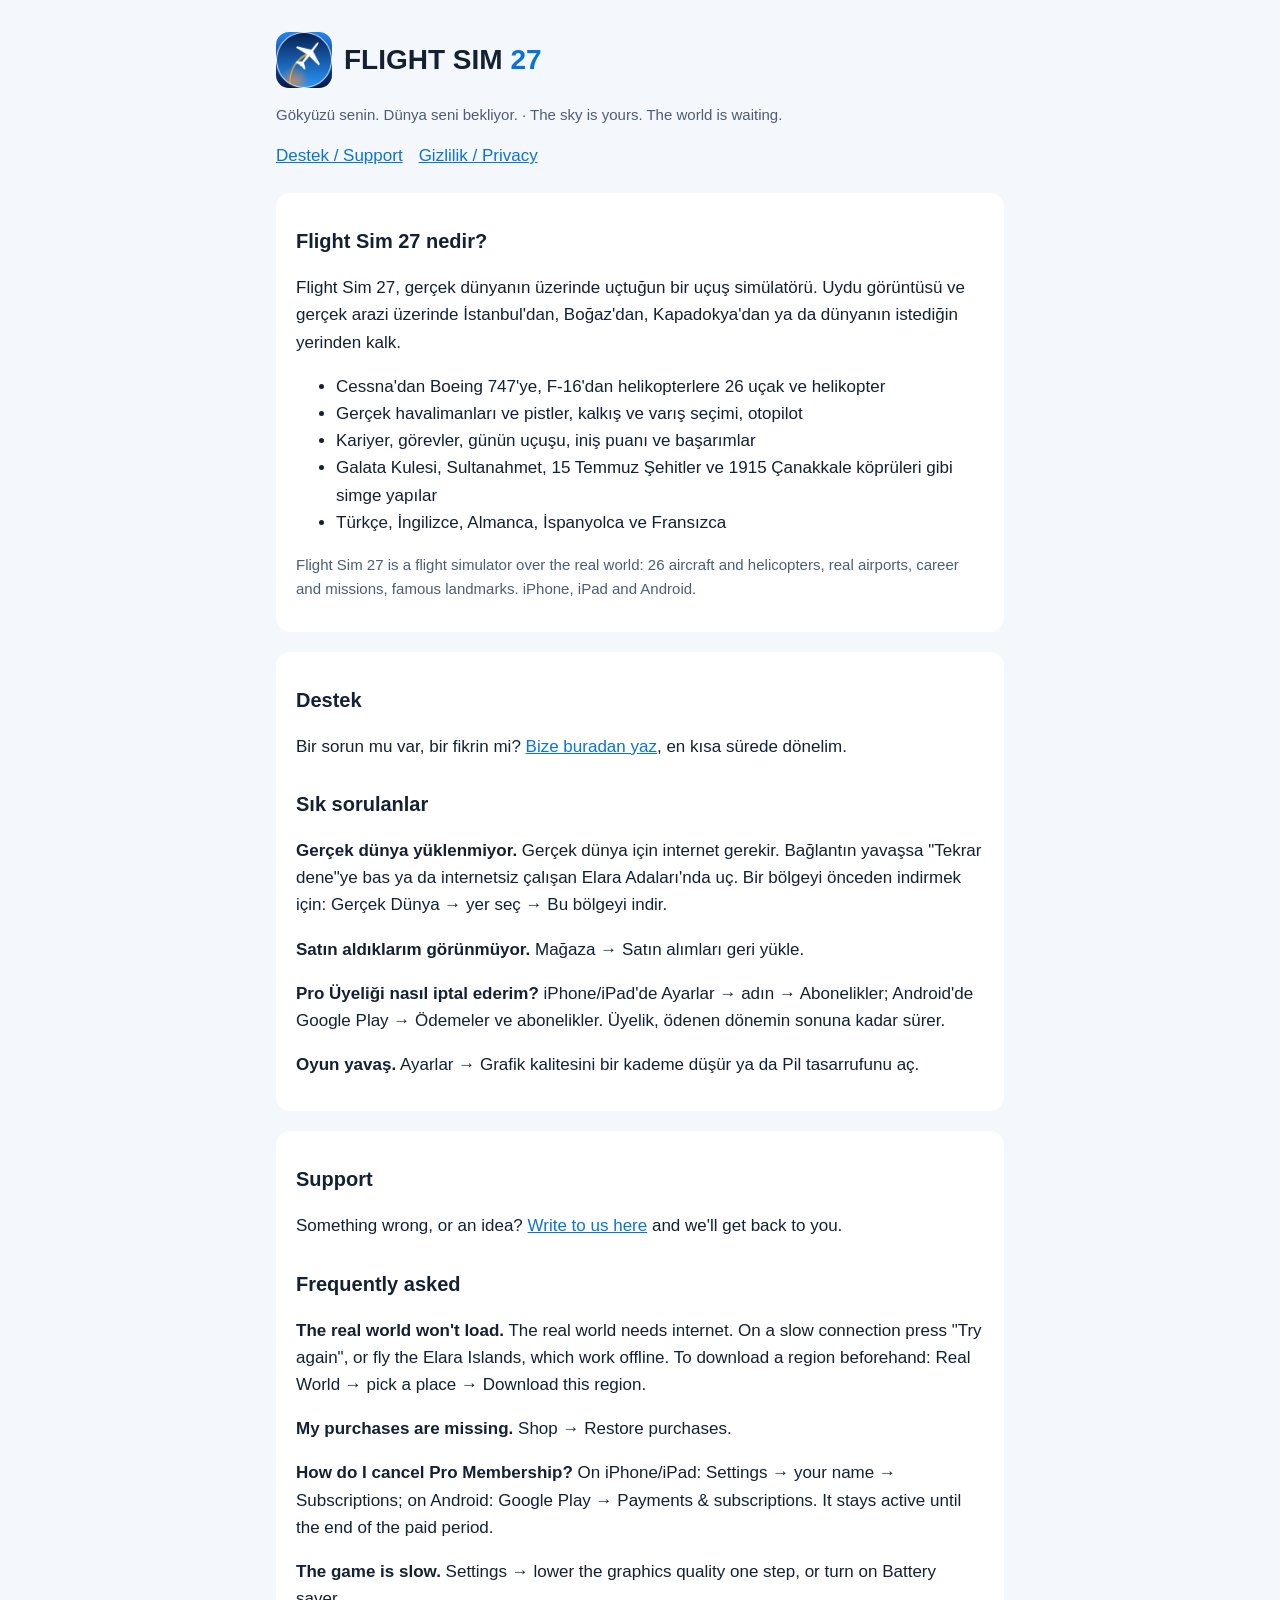
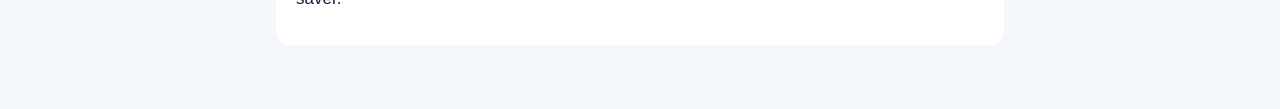
==== index.html @ ee55c886 "Flight Sim 27: support and privacy policy pages Co-Authored-By: Claude Opus 5.5 <noreply@anthropic.c" ====
<!doctype html>
<html lang="tr">
<head>
<meta charset="utf-8">
<meta name="viewport" content="width=device-width, initial-scale=1">
<title>Flight Sim 27 — Uçuş Simülatörü · Flight Simulator</title>
<meta name="description" content="Flight Sim 27: gerçek dünyanın üzerinde uçtuğun uçuş simülatörü. İstanbul, Boğaz, Kapadokya ve dünyanın her yeri; 26 uçak ve helikopter, gerçek havalimanları, kariyer ve görevler. iPhone, iPad ve Android.">
<meta name="keywords" content="Flight Sim 27, flight sim 27, uçuş simülatörü, uçak oyunu, flight simulator, Türkiye, İstanbul, iPhone, iPad, Android">
<link rel="canonical" href="https://denizclaude.github.io/flight-sim-27-site/">
<meta property="og:type" content="website">
<meta property="og:title" content="Flight Sim 27 — Uçuş Simülatörü">
<meta property="og:description" content="Gökyüzü senin. Dünya seni bekliyor. Gerçek dünyanın üzerinde uç: 26 uçak ve helikopter, gerçek havalimanları.">
<meta property="og:image" content="https://denizclaude.github.io/flight-sim-27-site/icon.png">
<meta property="og:url" content="https://denizclaude.github.io/flight-sim-27-site/">
<meta name="twitter:card" content="summary">
<link rel="icon" href="icon.png">
<script type="application/ld+json">
{"@context":"https://schema.org","@type":"VideoGame","name":"Flight Sim 27","alternateName":"FlightSim27","genre":"Flight simulator","gamePlatform":["iOS","iPadOS","Android","macOS"],"applicationCategory":"GameApplication","operatingSystem":"iOS, Android","author":{"@type":"Organization","name":"FS27 Studio"},"publisher":{"@type":"Organization","name":"FS27 Studio"},"image":"https://denizclaude.github.io/flight-sim-27-site/icon.png","url":"https://denizclaude.github.io/flight-sim-27-site/","description":"Gerçek dünyanın üzerinde uçtuğun uçuş simülatörü: 26 uçak ve helikopter, gerçek havalimanları, kariyer ve görevler.","inLanguage":["tr","en","de","es","fr"]}
</script>
<link rel="stylesheet" href="style.css">
</head>
<body>
<main>
<header><img src="icon.png" alt=""><h1>FLIGHT SIM <span>27</span></h1></header>
<p class="dim">Gökyüzü senin. Dünya seni bekliyor. · The sky is yours. The world is waiting.</p>
<nav><a href="index.html">Destek / Support</a><a href="privacy.html">Gizlilik / Privacy</a></nav>

<section class="card">
<h2>Flight Sim 27 nedir?</h2>
<p>Flight Sim 27, gerçek dünyanın üzerinde uçtuğun bir uçuş simülatörü. Uydu görüntüsü ve gerçek arazi üzerinde İstanbul'dan, Boğaz'dan, Kapadokya'dan ya da dünyanın istediğin yerinden kalk.</p>
<ul>
<li>Cessna'dan Boeing 747'ye, F-16'dan helikopterlere 26 uçak ve helikopter</li>
<li>Gerçek havalimanları ve pistler, kalkış ve varış seçimi, otopilot</li>
<li>Kariyer, görevler, günün uçuşu, iniş puanı ve başarımlar</li>
<li>Galata Kulesi, Sultanahmet, 15 Temmuz Şehitler ve 1915 Çanakkale köprüleri gibi simge yapılar</li>
<li>Türkçe, İngilizce, Almanca, İspanyolca ve Fransızca</li>
</ul>
<p class="dim">Flight Sim 27 is a flight simulator over the real world: 26 aircraft and helicopters, real airports, career and missions, famous landmarks. iPhone, iPad and Android.</p>
</section>

<section class="card">
<h2>Destek</h2>
<p>Bir sorun mu var, bir fikrin mi? <a href="https://github.com/denizclaude/flight-sim-27-site/issues">Bize buradan yaz</a>, en kısa sürede dönelim.</p>
<h2>Sık sorulanlar</h2>
<p><b>Gerçek dünya yüklenmiyor.</b> Gerçek dünya için internet gerekir. Bağlantın yavaşsa "Tekrar dene"ye bas ya da internetsiz çalışan Elara Adaları'nda uç. Bir bölgeyi önceden indirmek için: Gerçek Dünya → yer seç → Bu bölgeyi indir.</p>
<p><b>Satın aldıklarım görünmüyor.</b> Mağaza → Satın alımları geri yükle.</p>
<p><b>Pro Üyeliği nasıl iptal ederim?</b> iPhone/iPad'de Ayarlar → adın → Abonelikler; Android'de Google Play → Ödemeler ve abonelikler. Üyelik, ödenen dönemin sonuna kadar sürer.</p>
<p><b>Oyun yavaş.</b> Ayarlar → Grafik kalitesini bir kademe düşür ya da Pil tasarrufunu aç.</p>
</section>

<section class="card" lang="en">
<h2>Support</h2>
<p>Something wrong, or an idea? <a href="https://github.com/denizclaude/flight-sim-27-site/issues">Write to us here</a> and we'll get back to you.</p>
<h2>Frequently asked</h2>
<p><b>The real world won't load.</b> The real world needs internet. On a slow connection press "Try again", or fly the Elara Islands, which work offline. To download a region beforehand: Real World → pick a place → Download this region.</p>
<p><b>My purchases are missing.</b> Shop → Restore purchases.</p>
<p><b>How do I cancel Pro Membership?</b> On iPhone/iPad: Settings → your name → Subscriptions; on Android: Google Play → Payments &amp; subscriptions. It stays active until the end of the paid period.</p>
<p><b>The game is slow.</b> Settings → lower the graphics quality one step, or turn on Battery saver.</p>
</section>
</main>
</body>
</html>
---- style.css ----
:root { --bg: #0b1220; --card: #121b2e; --text: #e6edf7; --dim: #9fb0c7; --accent: #2a9dff; }
@media (prefers-color-scheme: light) { :root { --bg: #f4f7fb; --card: #ffffff; --text: #142033; --dim: #4c5d75; --accent: #0a74d6; } }
* { box-sizing: border-box; }
body { margin: 0; background: var(--bg); color: var(--text); font: 17px/1.6 -apple-system, BlinkMacSystemFont, "Segoe UI", Roboto, sans-serif; }
main { max-width: 760px; margin: 0 auto; padding: 32px 16px 64px; }
header { display: flex; align-items: center; gap: 12px; margin-bottom: 8px; }
header img { width: 56px; height: 56px; border-radius: 13px; }
h1 { font-size: 28px; margin: 0; } h1 span { color: var(--accent); }
h2 { font-size: 20px; margin: 28px 0 6px; }
p, li { color: var(--text); } .dim { color: var(--dim); font-size: 15px; }
a { color: var(--accent); }
nav { display: flex; gap: 16px; margin: 12px 0 24px; flex-wrap: wrap; }
.card { background: var(--card); border-radius: 14px; padding: 4px 20px 16px; margin-top: 20px; }
.lang { display: flex; gap: 10px; } .lang a { text-decoration: none; padding: 2px 10px; border: 1px solid var(--dim); border-radius: 20px; font-size: 14px; }
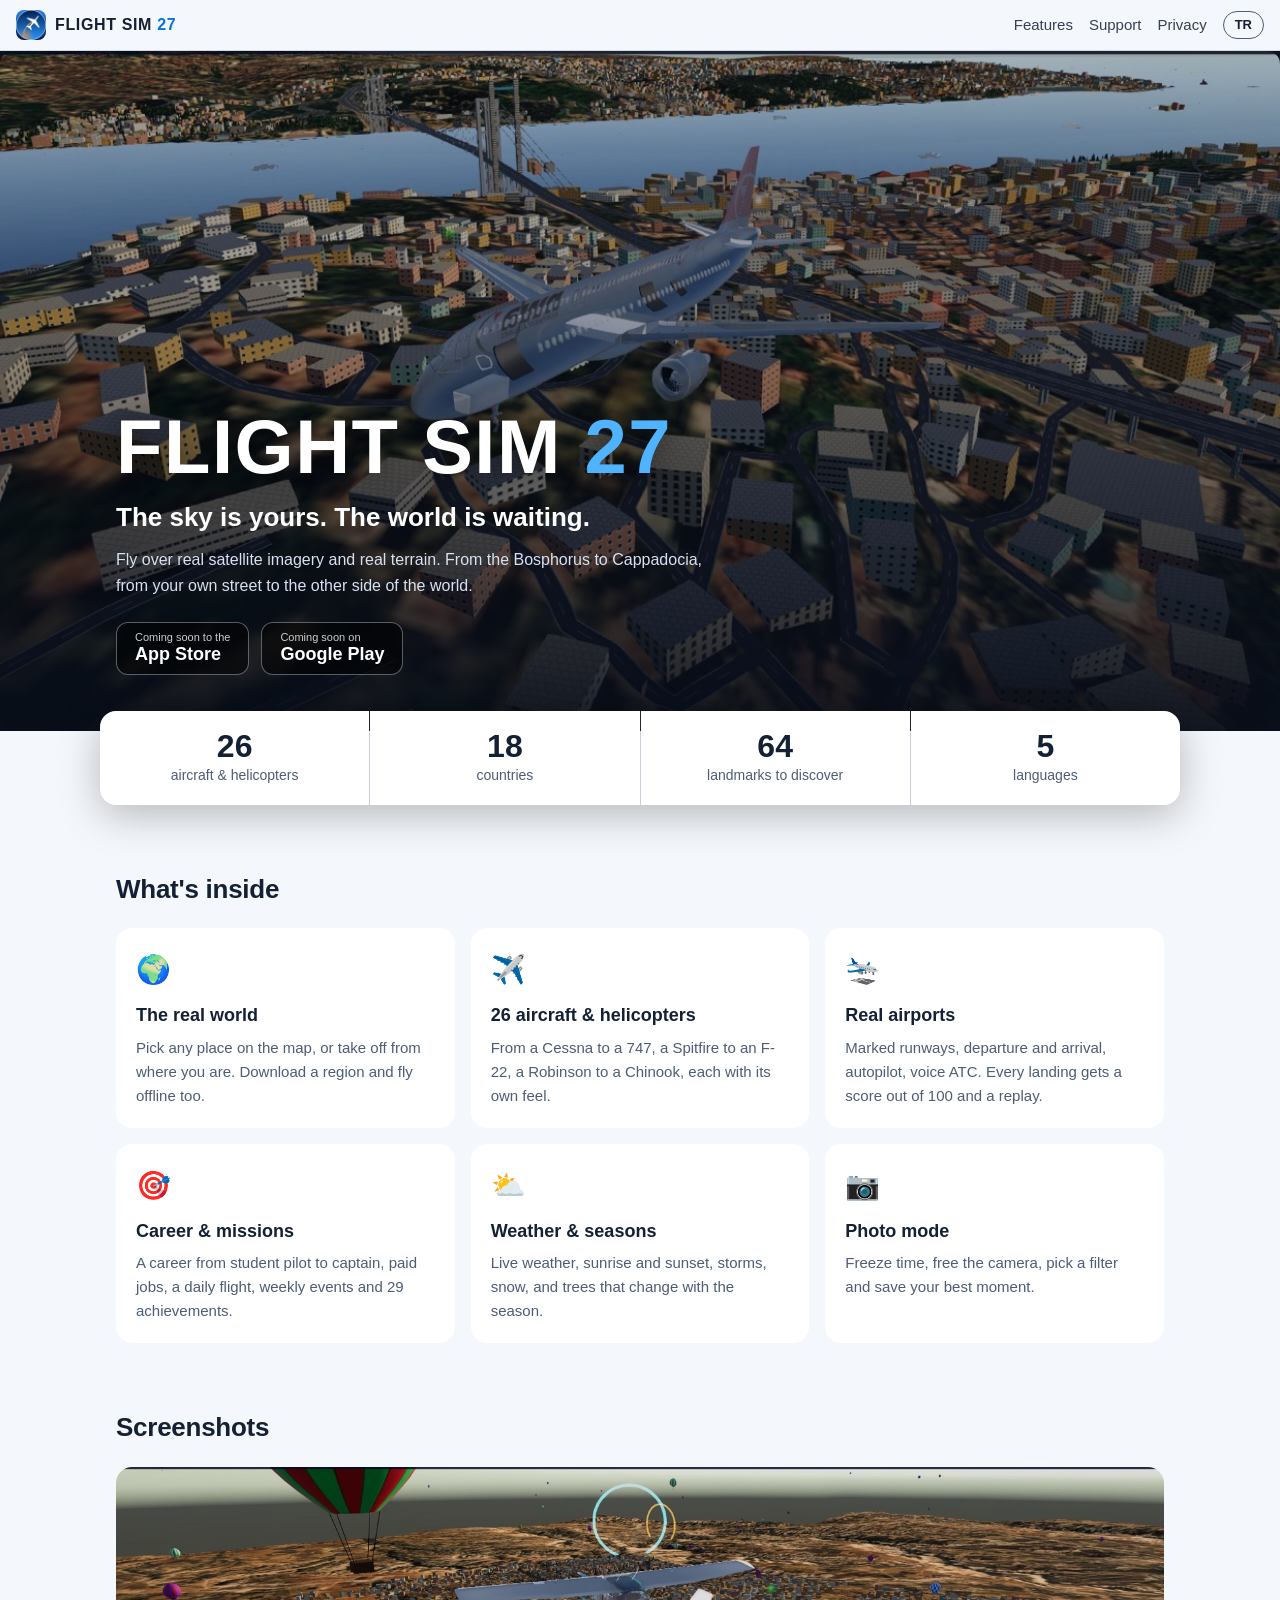
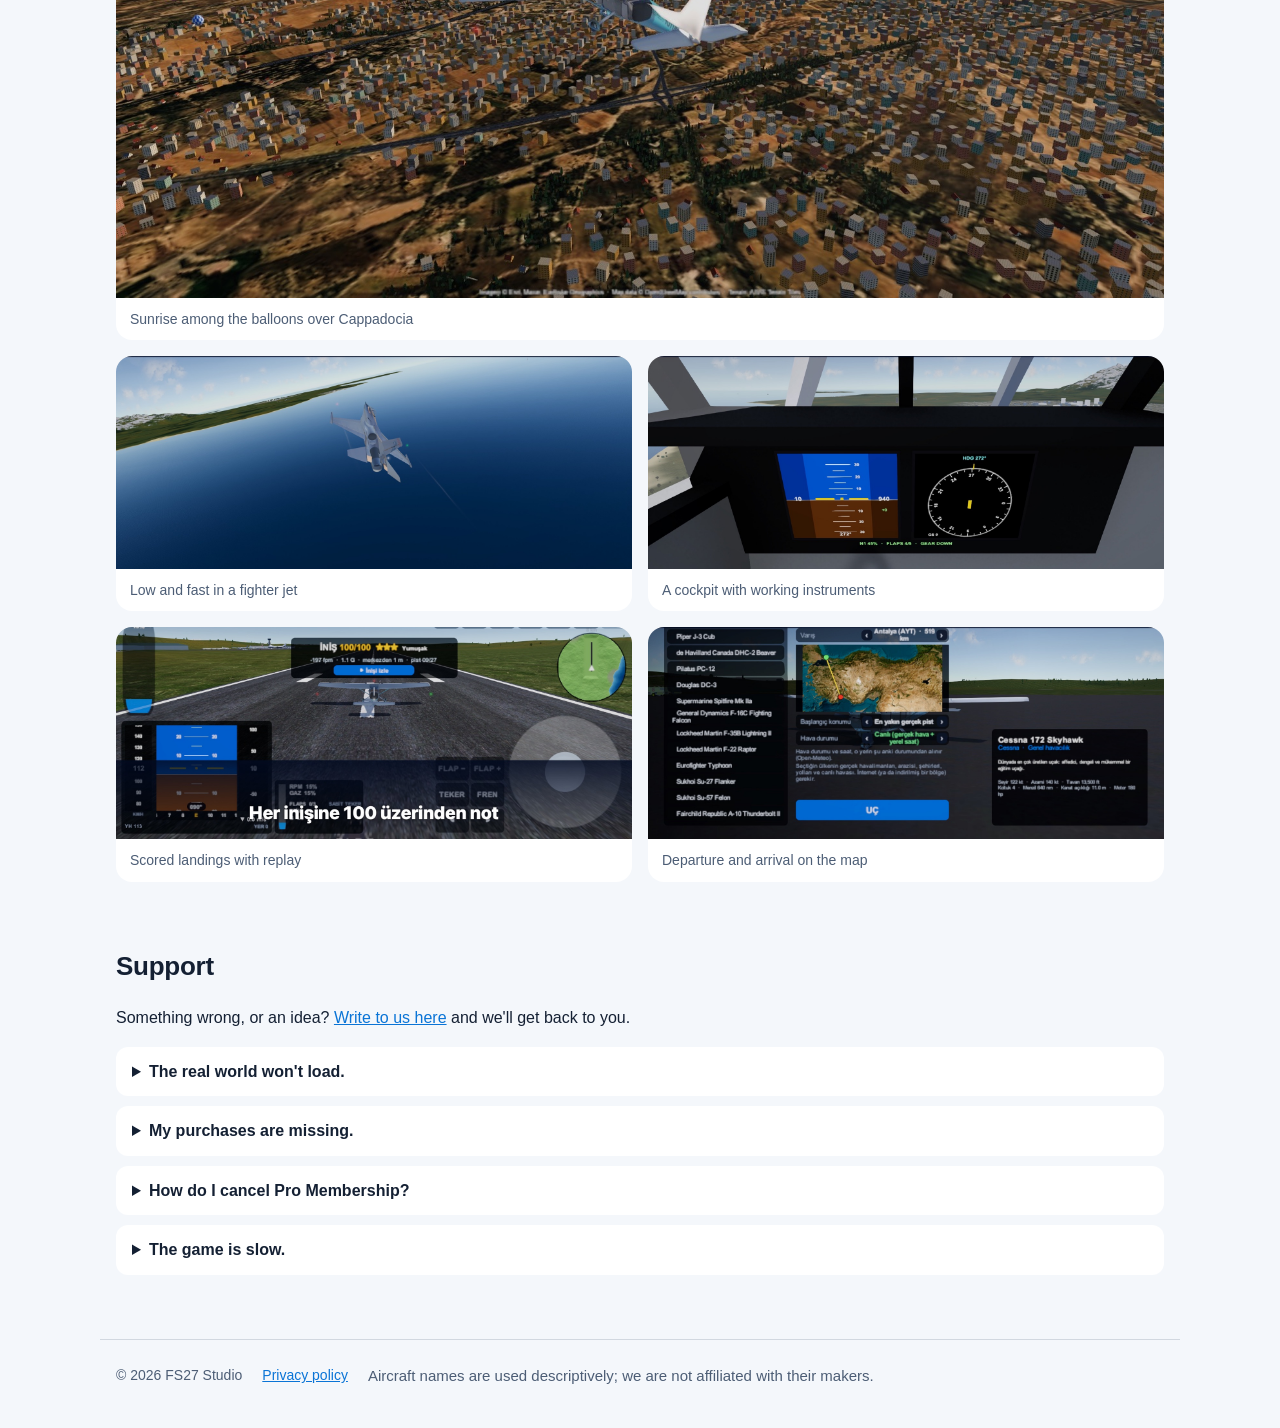
==== commit 530d5443: "New landing page: screenshots, features, TR/EN switch, FAQ Co-Authored-By: Claude Opus 5.5 <noreply@" ====
--- a/index.html
+++ b/index.html
@@ -1,5 +1,5 @@
 <!doctype html>
-<html lang="tr">
+<html lang="tr" data-lang="tr">
 <head>
 <meta charset="utf-8">
 <meta name="viewport" content="width=device-width, initial-scale=1">
@@ -10,53 +10,119 @@
 <meta property="og:type" content="website">
 <meta property="og:title" content="Flight Sim 27 — Uçuş Simülatörü">
 <meta property="og:description" content="Gökyüzü senin. Dünya seni bekliyor. Gerçek dünyanın üzerinde uç: 26 uçak ve helikopter, gerçek havalimanları.">
-<meta property="og:image" content="https://denizclaude.github.io/flight-sim-27-site/icon.png">
+<meta property="og:image" content="https://denizclaude.github.io/flight-sim-27-site/img/bosphorus.jpg">
 <meta property="og:url" content="https://denizclaude.github.io/flight-sim-27-site/">
-<meta name="twitter:card" content="summary">
+<meta name="twitter:card" content="summary_large_image">
 <link rel="icon" href="icon.png">
+<link rel="apple-touch-icon" href="icon.png">
 <script type="application/ld+json">
-{"@context":"https://schema.org","@type":"VideoGame","name":"Flight Sim 27","alternateName":"FlightSim27","genre":"Flight simulator","gamePlatform":["iOS","iPadOS","Android","macOS"],"applicationCategory":"GameApplication","operatingSystem":"iOS, Android","author":{"@type":"Organization","name":"FS27 Studio"},"publisher":{"@type":"Organization","name":"FS27 Studio"},"image":"https://denizclaude.github.io/flight-sim-27-site/icon.png","url":"https://denizclaude.github.io/flight-sim-27-site/","description":"Gerçek dünyanın üzerinde uçtuğun uçuş simülatörü: 26 uçak ve helikopter, gerçek havalimanları, kariyer ve görevler.","inLanguage":["tr","en","de","es","fr"]}
+{"@context":"https://schema.org","@type":"VideoGame","name":"Flight Sim 27","alternateName":"FlightSim27","genre":"Flight simulator","gamePlatform":["iOS","iPadOS","Android","macOS"],"applicationCategory":"GameApplication","operatingSystem":"iOS, Android","author":{"@type":"Organization","name":"FS27 Studio"},"publisher":{"@type":"Organization","name":"FS27 Studio"},"image":"https://denizclaude.github.io/flight-sim-27-site/img/bosphorus.jpg","screenshot":["https://denizclaude.github.io/flight-sim-27-site/img/bosphorus.jpg","https://denizclaude.github.io/flight-sim-27-site/img/balloons.jpg","https://denizclaude.github.io/flight-sim-27-site/img/cockpit.jpg"],"url":"https://denizclaude.github.io/flight-sim-27-site/","description":"Gerçek dünyanın üzerinde uçtuğun uçuş simülatörü: 26 uçak ve helikopter, gerçek havalimanları, kariyer ve görevler.","inLanguage":["tr","en","de","es","fr"]}
+</script>
+<script>
+  (function () {
+    var l = "tr";
+    try { l = localStorage.getItem("fs27lang") || ""; } catch (e) { l = ""; }
+    if (!l) l = (navigator.language || "tr").toLowerCase().indexOf("tr") === 0 ? "tr" : "en";
+    document.documentElement.setAttribute("data-lang", l);
+    document.documentElement.lang = l;
+  })();
 </script>
 <link rel="stylesheet" href="style.css">
 </head>
-<body>
-<main>
-<header><img src="icon.png" alt=""><h1>FLIGHT SIM <span>27</span></h1></header>
-<p class="dim">Gökyüzü senin. Dünya seni bekliyor. · The sky is yours. The world is waiting.</p>
-<nav><a href="index.html">Destek / Support</a><a href="privacy.html">Gizlilik / Privacy</a></nav>
+<body class="home">
 
-<section class="card">
-<h2>Flight Sim 27 nedir?</h2>
-<p>Flight Sim 27, gerçek dünyanın üzerinde uçtuğun bir uçuş simülatörü. Uydu görüntüsü ve gerçek arazi üzerinde İstanbul'dan, Boğaz'dan, Kapadokya'dan ya da dünyanın istediğin yerinden kalk.</p>
-<ul>
-<li>Cessna'dan Boeing 747'ye, F-16'dan helikopterlere 26 uçak ve helikopter</li>
-<li>Gerçek havalimanları ve pistler, kalkış ve varış seçimi, otopilot</li>
-<li>Kariyer, görevler, günün uçuşu, iniş puanı ve başarımlar</li>
-<li>Galata Kulesi, Sultanahmet, 15 Temmuz Şehitler ve 1915 Çanakkale köprüleri gibi simge yapılar</li>
-<li>Türkçe, İngilizce, Almanca, İspanyolca ve Fransızca</li>
-</ul>
-<p class="dim">Flight Sim 27 is a flight simulator over the real world: 26 aircraft and helicopters, real airports, career and missions, famous landmarks. iPhone, iPad and Android.</p>
+<div class="topbar">
+  <a class="brand" href="index.html"><img src="icon.png" alt=""><span>FLIGHT SIM <b>27</b></span></a>
+  <div class="links">
+    <a href="#ozellikler"><span class="tr">Özellikler</span><span class="en">Features</span></a>
+    <a href="#destek"><span class="tr">Destek</span><span class="en">Support</span></a>
+    <a href="privacy.html"><span class="tr">Gizlilik</span><span class="en">Privacy</span></a>
+    <button class="langbtn" type="button" aria-label="Dil / Language"><span class="tr">EN</span><span class="en">TR</span></button>
+  </div>
+</div>
+
+<header class="hero">
+  <img class="hero-bg" src="img/bosphorus.jpg" alt="">
+  <div class="hero-in">
+    <h1>FLIGHT SIM <b>27</b></h1>
+    <p class="tag"><span class="tr">Gökyüzü senin. Dünya seni bekliyor.</span><span class="en">The sky is yours. The world is waiting.</span></p>
+    <p class="lead"><span class="tr">Gerçek uydu görüntüsü ve gerçek arazi üzerinde uç. İstanbul Boğazı'ndan Kapadokya'ya, evinin üstünden dünyanın öbür ucuna.</span><span class="en">Fly over real satellite imagery and real terrain. From the Bosphorus to Cappadocia, from your own street to the other side of the world.</span></p>
+    <div class="badges">
+      <span class="badge"><small><span class="tr">Yakında</span><span class="en">Coming soon to the</span></small>App Store</span>
+      <span class="badge"><small><span class="tr">Yakında</span><span class="en">Coming soon on</span></small>Google Play</span>
+    </div>
+  </div>
+</header>
+
+<section class="stats">
+  <div><b>26</b><span class="tr">uçak ve helikopter</span><span class="en">aircraft &amp; helicopters</span></div>
+  <div><b>18</b><span class="tr">ülke</span><span class="en">countries</span></div>
+  <div><b>64</b><span class="tr">keşif noktası</span><span class="en">landmarks to discover</span></div>
+  <div><b>5</b><span class="tr">dil</span><span class="en">languages</span></div>
 </section>
 
-<section class="card">
-<h2>Destek</h2>
-<p>Bir sorun mu var, bir fikrin mi? <a href="https://github.com/denizclaude/flight-sim-27-site/issues">Bize buradan yaz</a>, en kısa sürede dönelim.</p>
-<h2>Sık sorulanlar</h2>
-<p><b>Gerçek dünya yüklenmiyor.</b> Gerçek dünya için internet gerekir. Bağlantın yavaşsa "Tekrar dene"ye bas ya da internetsiz çalışan Elara Adaları'nda uç. Bir bölgeyi önceden indirmek için: Gerçek Dünya → yer seç → Bu bölgeyi indir.</p>
-<p><b>Satın aldıklarım görünmüyor.</b> Mağaza → Satın alımları geri yükle.</p>
-<p><b>Pro Üyeliği nasıl iptal ederim?</b> iPhone/iPad'de Ayarlar → adın → Abonelikler; Android'de Google Play → Ödemeler ve abonelikler. Üyelik, ödenen dönemin sonuna kadar sürer.</p>
-<p><b>Oyun yavaş.</b> Ayarlar → Grafik kalitesini bir kademe düşür ya da Pil tasarrufunu aç.</p>
+<section id="ozellikler" class="wrap">
+  <h2><span class="tr">Neler var?</span><span class="en">What's inside</span></h2>
+  <div class="grid">
+    <article><div class="ic">🌍</div><h3><span class="tr">Gerçek dünya</span><span class="en">The real world</span></h3>
+      <p><span class="tr">Haritadan istediğin yeri seç ya da bulunduğun yerden kalk. Bir bölgeyi indirip internetsiz de uçabilirsin.</span><span class="en">Pick any place on the map, or take off from where you are. Download a region and fly offline too.</span></p></article>
+    <article><div class="ic">✈️</div><h3><span class="tr">26 uçak ve helikopter</span><span class="en">26 aircraft &amp; helicopters</span></h3>
+      <p><span class="tr">Cessna'dan 747'ye, Spitfire'dan F-22'ye, Robinson'dan Chinook'a; her biri kendi uçuş hissiyle.</span><span class="en">From a Cessna to a 747, a Spitfire to an F-22, a Robinson to a Chinook, each with its own feel.</span></p></article>
+    <article><div class="ic">🛬</div><h3><span class="tr">Gerçek havalimanları</span><span class="en">Real airports</span></h3>
+      <p><span class="tr">İşaretli pistler, kalkış ve varış seçimi, otopilot, sesli ATC. Her inişe 100 üzerinden puan ve tekrar izleme.</span><span class="en">Marked runways, departure and arrival, autopilot, voice ATC. Every landing gets a score out of 100 and a replay.</span></p></article>
+    <article><div class="ic">🎯</div><h3><span class="tr">Kariyer ve görevler</span><span class="en">Career &amp; missions</span></h3>
+      <p><span class="tr">Öğrenci pilottan kaptana kariyer, kredi kazandıran işler, günün uçuşu, haftalık etkinlikler ve 29 başarım.</span><span class="en">A career from student pilot to captain, paid jobs, a daily flight, weekly events and 29 achievements.</span></p></article>
+    <article><div class="ic">⛅</div><h3><span class="tr">Hava ve mevsimler</span><span class="en">Weather &amp; seasons</span></h3>
+      <p><span class="tr">Canlı hava, gün doğumu ve batımı, fırtına, kar; mevsime göre değişen ağaçlar.</span><span class="en">Live weather, sunrise and sunset, storms, snow, and trees that change with the season.</span></p></article>
+    <article><div class="ic">📷</div><h3><span class="tr">Fotoğraf modu</span><span class="en">Photo mode</span></h3>
+      <p><span class="tr">Zamanı durdur, kamerayı serbest bırak, filtre seç; en güzel anını kaydet.</span><span class="en">Freeze time, free the camera, pick a filter and save your best moment.</span></p></article>
+  </div>
 </section>
 
-<section class="card" lang="en">
-<h2>Support</h2>
-<p>Something wrong, or an idea? <a href="https://github.com/denizclaude/flight-sim-27-site/issues">Write to us here</a> and we'll get back to you.</p>
-<h2>Frequently asked</h2>
-<p><b>The real world won't load.</b> The real world needs internet. On a slow connection press "Try again", or fly the Elara Islands, which work offline. To download a region beforehand: Real World → pick a place → Download this region.</p>
-<p><b>My purchases are missing.</b> Shop → Restore purchases.</p>
-<p><b>How do I cancel Pro Membership?</b> On iPhone/iPad: Settings → your name → Subscriptions; on Android: Google Play → Payments &amp; subscriptions. It stays active until the end of the paid period.</p>
-<p><b>The game is slow.</b> Settings → lower the graphics quality one step, or turn on Battery saver.</p>
+<section class="wrap gallery">
+  <h2><span class="tr">Oyundan kareler</span><span class="en">Screenshots</span></h2>
+  <div class="shots">
+    <figure class="wide"><img src="img/balloons.jpg" alt="" loading="lazy"><figcaption><span class="tr">Kapadokya'da balonların arasında gün doğumu</span><span class="en">Sunrise among the balloons over Cappadocia</span></figcaption></figure>
+    <figure><img src="img/fighter.jpg" alt="" loading="lazy"><figcaption><span class="tr">Savaş jetiyle alçak ve hızlı</span><span class="en">Low and fast in a fighter jet</span></figcaption></figure>
+    <figure><img src="img/cockpit.jpg" alt="" loading="lazy"><figcaption><span class="tr">Çalışan göstergeleriyle kokpit</span><span class="en">A cockpit with working instruments</span></figcaption></figure>
+    <figure><img src="img/landing.jpg" alt="" loading="lazy"><figcaption><span class="tr">Puanlı iniş ve tekrar</span><span class="en">Scored landings with replay</span></figcaption></figure>
+    <figure><img src="img/route.jpg" alt="" loading="lazy"><figcaption><span class="tr">Haritada kalkış ve varış rotası</span><span class="en">Departure and arrival on the map</span></figcaption></figure>
+  </div>
 </section>
-</main>
+
+<section id="destek" class="wrap">
+  <h2><span class="tr">Destek</span><span class="en">Support</span></h2>
+  <p class="tr">Bir sorun mu var, bir fikrin mi? <a href="https://github.com/denizclaude/flight-sim-27-site/issues">Bize buradan yaz</a>, en kısa sürede dönelim.</p>
+  <p class="en">Something wrong, or an idea? <a href="https://github.com/denizclaude/flight-sim-27-site/issues">Write to us here</a> and we'll get back to you.</p>
+  <div class="faq">
+    <details><summary><span class="tr">Gerçek dünya yüklenmiyor.</span><span class="en">The real world won't load.</span></summary>
+      <p class="tr">Gerçek dünya için internet gerekir. Bağlantın yavaşsa "Tekrar dene"ye bas ya da internetsiz çalışan Elara Adaları'nda uç. Bir bölgeyi önceden indirmek için: Gerçek Dünya → yer seç → Bu bölgeyi indir.</p>
+      <p class="en">The real world needs internet. On a slow connection press "Try again", or fly the Elara Islands, which work offline. To download a region beforehand: Real World → pick a place → Download this region.</p></details>
+    <details><summary><span class="tr">Satın aldıklarım görünmüyor.</span><span class="en">My purchases are missing.</span></summary>
+      <p class="tr">Mağaza → Satın alımları geri yükle.</p>
+      <p class="en">Shop → Restore purchases.</p></details>
+    <details><summary><span class="tr">Pro Üyeliği nasıl iptal ederim?</span><span class="en">How do I cancel Pro Membership?</span></summary>
+      <p class="tr">iPhone/iPad'de Ayarlar → adın → Abonelikler; Android'de Google Play → Ödemeler ve abonelikler. Üyelik, ödenen dönemin sonuna kadar sürer.</p>
+      <p class="en">On iPhone/iPad: Settings → your name → Subscriptions; on Android: Google Play → Payments &amp; subscriptions. It stays active until the end of the paid period.</p></details>
+    <details><summary><span class="tr">Oyun yavaş.</span><span class="en">The game is slow.</span></summary>
+      <p class="tr">Ayarlar → Grafik kalitesini bir kademe düşür ya da Pil tasarrufunu aç.</p>
+      <p class="en">Settings → lower the graphics quality one step, or turn on Battery saver.</p></details>
+  </div>
+</section>
+
+<footer class="foot">
+  <span>© 2026 FS27 Studio</span>
+  <a href="privacy.html"><span class="tr">Gizlilik politikası</span><span class="en">Privacy policy</span></a>
+  <span class="dim"><span class="tr">Uçak adları yalnızca tanıtım içindir; üreticilerle bağlantımız yoktur.</span><span class="en">Aircraft names are used descriptively; we are not affiliated with their makers.</span></span>
+</footer>
+
+<script>
+  document.querySelector(".langbtn").addEventListener("click", function () {
+    var l = document.documentElement.getAttribute("data-lang") === "tr" ? "en" : "tr";
+    document.documentElement.setAttribute("data-lang", l);
+    document.documentElement.lang = l;
+    try { localStorage.setItem("fs27lang", l); } catch (e) {}
+  });
+</script>
 </body>
 </html>
--- a/style.css
+++ b/style.css
@@ -12,3 +12,46 @@
 nav { display: flex; gap: 16px; margin: 12px 0 24px; flex-wrap: wrap; }
 .card { background: var(--card); border-radius: 14px; padding: 4px 20px 16px; margin-top: 20px; }
 .lang { display: flex; gap: 10px; } .lang a { text-decoration: none; padding: 2px 10px; border: 1px solid var(--dim); border-radius: 20px; font-size: 14px; }
+
+/* landing page */
+html[data-lang="tr"] .en, html[data-lang="en"] .tr { display: none; }
+body.home { font-size: 16px; }
+.home h2 { font-size: 26px; margin: 0 0 18px; letter-spacing: -0.01em; }
+.topbar { position: sticky; top: 0; z-index: 5; display: flex; align-items: center; justify-content: space-between; gap: 12px; padding: 10px 16px; background: color-mix(in srgb, var(--bg) 82%, transparent); backdrop-filter: blur(12px); -webkit-backdrop-filter: blur(12px); border-bottom: 1px solid color-mix(in srgb, var(--dim) 20%, transparent); }
+.brand { display: flex; align-items: center; gap: 9px; color: var(--text); text-decoration: none; font-weight: 800; letter-spacing: 0.04em; white-space: nowrap; }
+.brand img { width: 30px; height: 30px; border-radius: 8px; } .brand b { color: var(--accent); }
+.links { display: flex; align-items: center; gap: 16px; font-size: 15px; } .links a { color: var(--text); text-decoration: none; opacity: 0.85; } .links a:hover { opacity: 1; color: var(--accent); }
+.langbtn { font: inherit; font-size: 13px; font-weight: 700; color: var(--text); background: transparent; border: 1px solid var(--dim); border-radius: 20px; padding: 3px 11px; cursor: pointer; }
+.hero { position: relative; min-height: min(78vh, 680px); display: flex; align-items: flex-end; overflow: hidden; background: #0b1220; }
+.hero-bg { position: absolute; inset: 0; width: 100%; height: 100%; object-fit: cover; }
+.hero::after { content: ""; position: absolute; inset: 0; background: linear-gradient(180deg, rgba(8,14,26,0.15) 0%, rgba(8,14,26,0.35) 45%, rgba(8,14,26,0.92) 100%); }
+.hero-in { position: relative; z-index: 1; max-width: 1080px; width: 100%; margin: 0 auto; padding: 0 16px 56px; color: #fff; }
+.hero h1 { font-size: clamp(40px, 8vw, 76px); line-height: 1; margin: 0; font-weight: 900; letter-spacing: 0.02em; text-shadow: 0 2px 24px rgba(0,0,0,0.5); } .hero h1 b { color: #4fb3ff; }
+.hero .tag { font-size: clamp(19px, 3vw, 26px); font-weight: 600; margin: 12px 0 8px; color: #fff; }
+.hero .lead { max-width: 600px; color: #d6e2f2; margin: 0 0 24px; }
+.badges { display: flex; gap: 12px; flex-wrap: wrap; }
+.badge { display: inline-flex; flex-direction: column; padding: 8px 18px; border-radius: 12px; background: rgba(0,0,0,0.55); border: 1px solid rgba(255,255,255,0.35); color: #fff; font-weight: 700; font-size: 18px; line-height: 1.2; }
+.badge small { font-weight: 500; font-size: 11px; opacity: 0.8; }
+.stats { max-width: 1080px; margin: -28px auto 0; position: relative; z-index: 2; display: grid; grid-template-columns: repeat(4, 1fr); gap: 1px; background: color-mix(in srgb, var(--dim) 25%, transparent); border-radius: 16px; overflow: hidden; box-shadow: 0 10px 40px rgba(0,0,0,0.25); }
+.stats div { background: var(--card); padding: 18px 12px; text-align: center; color: var(--dim); font-size: 14px; }
+.stats b { display: block; font-size: 32px; color: var(--text); line-height: 1.1; }
+.wrap { max-width: 1080px; margin: 0 auto; padding: 64px 16px 0; }
+.grid { display: grid; grid-template-columns: repeat(3, 1fr); gap: 16px; }
+.grid article { background: var(--card); border-radius: 16px; padding: 20px; }
+.grid .ic { font-size: 28px; } .grid h3 { margin: 8px 0 6px; font-size: 18px; } .grid p { margin: 0; color: var(--dim); font-size: 15px; }
+.shots { display: grid; grid-template-columns: repeat(2, 1fr); gap: 16px; }
+.shots figure { margin: 0; border-radius: 16px; overflow: hidden; background: var(--card); }
+.shots .wide { grid-column: 1 / -1; }
+.shots img { display: block; width: 100%; aspect-ratio: 1600 / 658; object-fit: cover; }
+.shots figcaption { padding: 10px 14px; font-size: 14px; color: var(--dim); }
+.faq { margin-top: 12px; }
+.faq details { background: var(--card); border-radius: 12px; padding: 12px 16px; margin-bottom: 10px; }
+.faq summary { cursor: pointer; font-weight: 600; } .faq details p { color: var(--dim); margin: 8px 0 0; }
+.foot { max-width: 1080px; margin: 64px auto 0; padding: 24px 16px 40px; display: flex; flex-wrap: wrap; gap: 8px 20px; font-size: 14px; color: var(--dim); border-top: 1px solid color-mix(in srgb, var(--dim) 20%, transparent); }
+@media (max-width: 760px) {
+  .links a { display: none; }
+  .stats { grid-template-columns: repeat(2, 1fr); margin: -20px 16px 0; }
+  .grid, .shots { grid-template-columns: 1fr; }
+  .hero { min-height: 72vh; } .hero-bg { object-position: 40% center; }
+  .wrap { padding-top: 48px; }
+}
